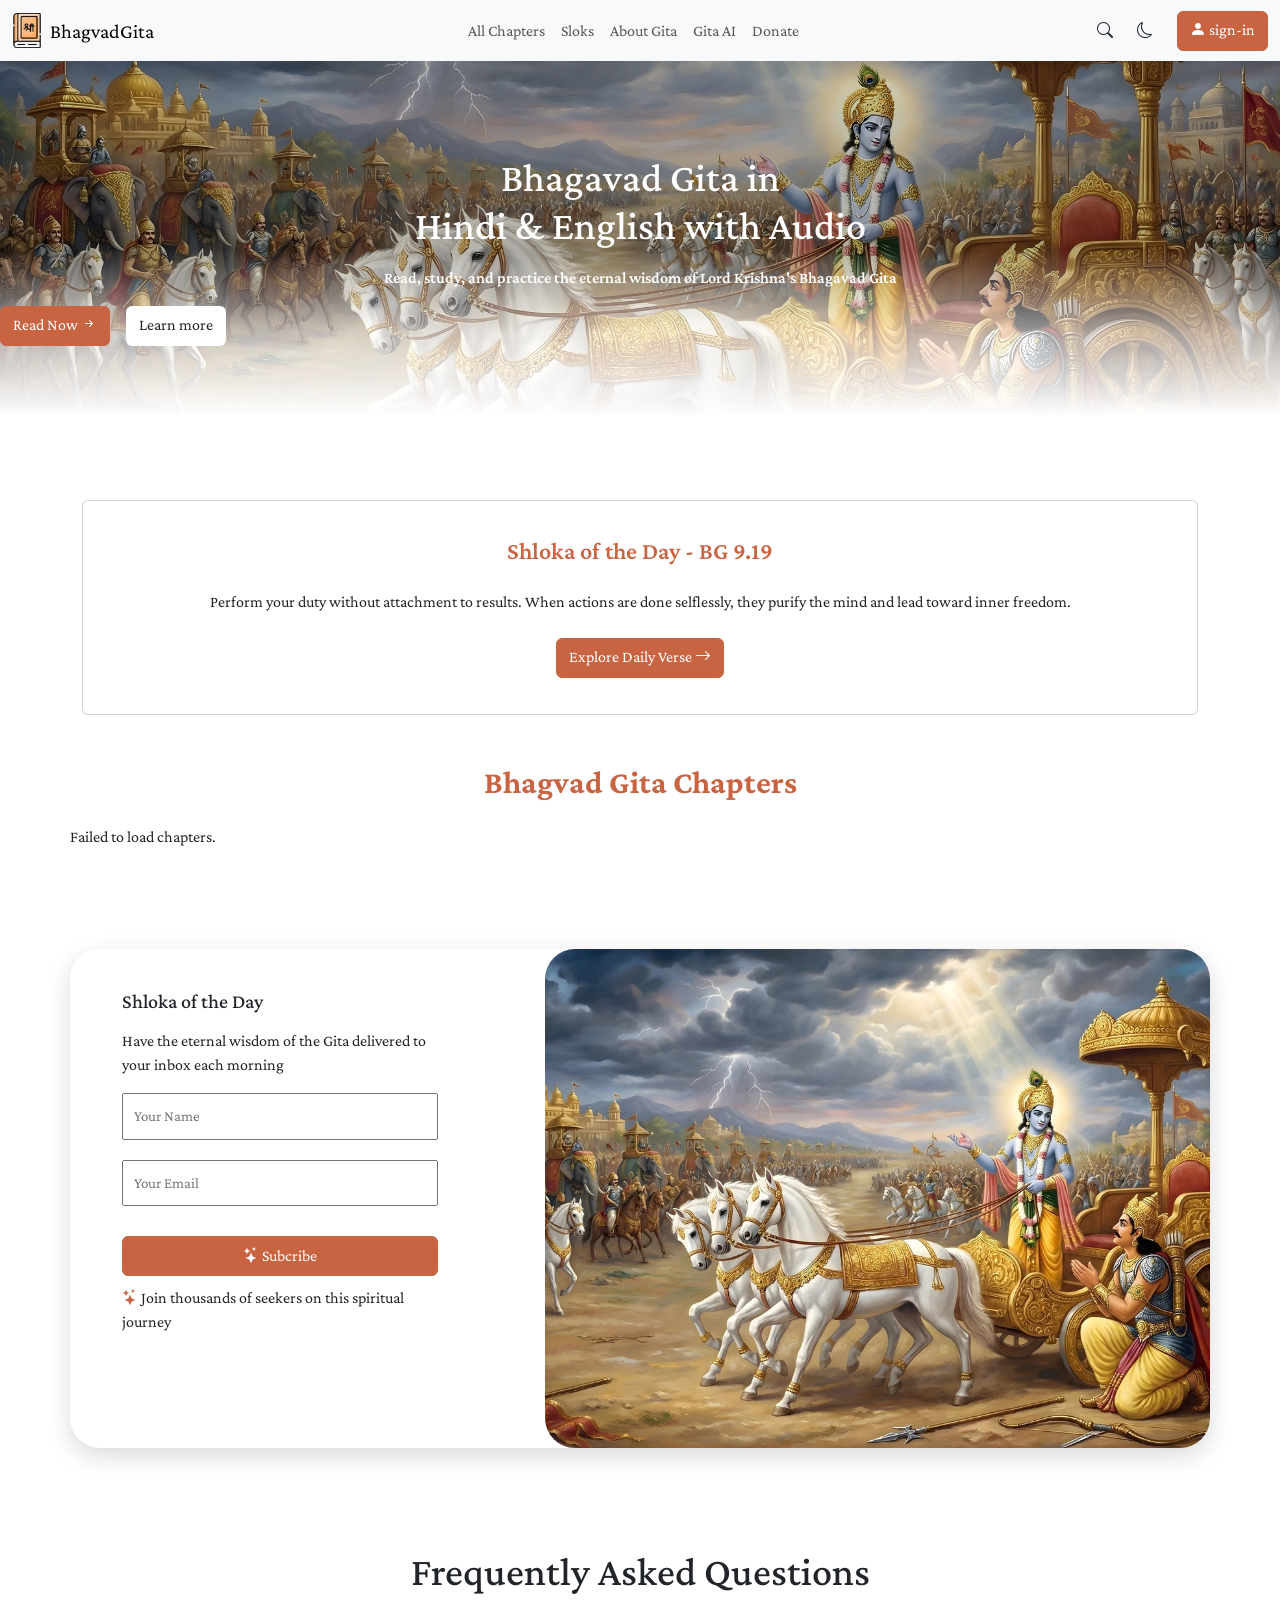
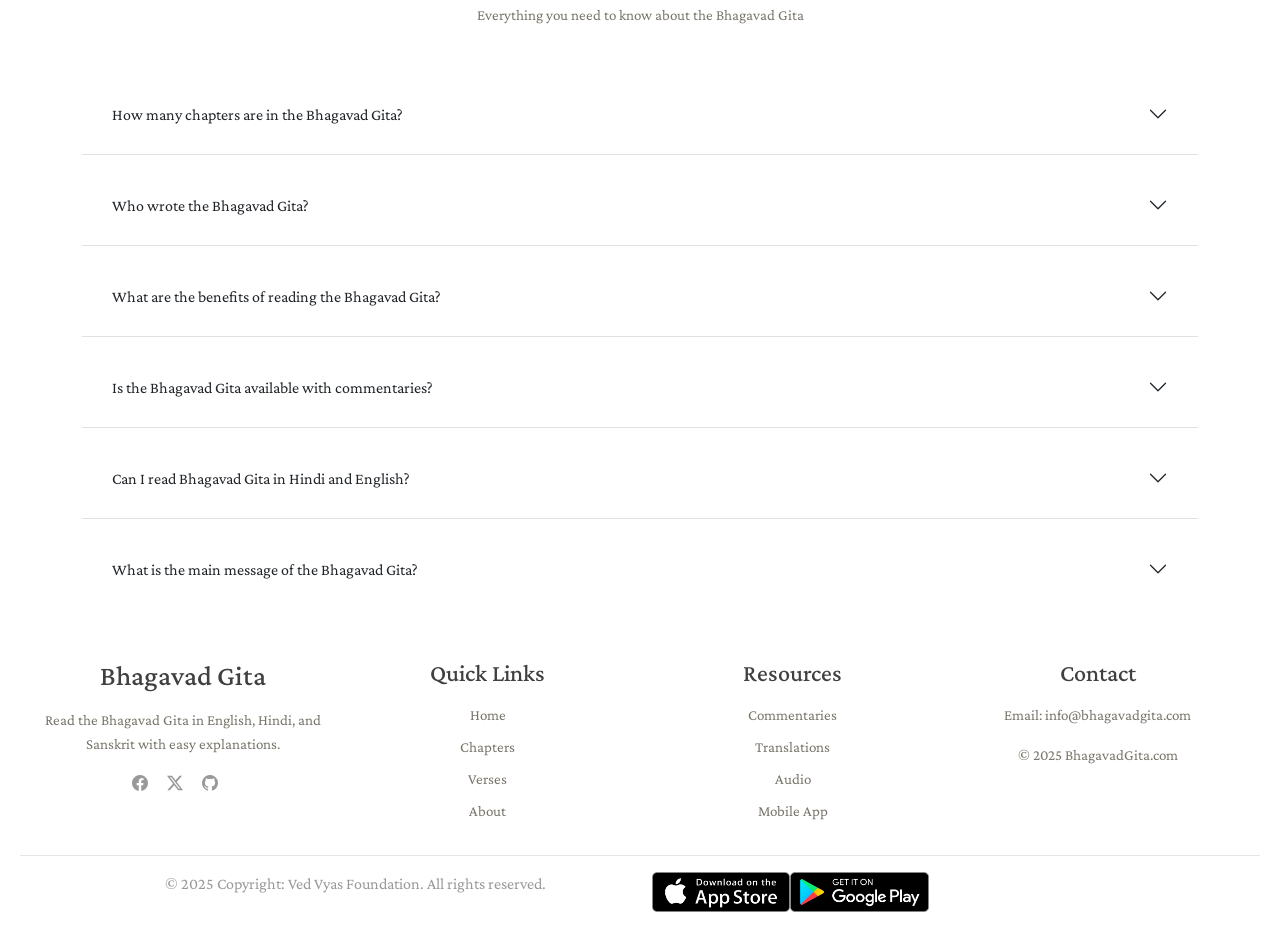
==== index.html @ 2ff2877c "commit" ====
<!DOCTYPE html>
<html lang="en">

<head>
    <meta charset="UTF-8">
    <meta name="viewport" content="width=device-width, initial-scale=1.0">
    <title>BhagvadGita</title>
    <link rel="stylesheet" href="./asset/css/BG.css">
    <link rel="stylesheet" href="./asset/css/bootstrap.min.css">
    <link rel="stylesheet" href="./asset/css/bootstrap-icons.css">
    <link rel="icon" href="./asset/img/bhagavad-gita.webp" type="image/png">
    <link href="https://fonts.googleapis.com/css2?family=Crimson+Pro:wght@200;300;400;500;600;700;800;900&display=swap"
        rel="stylesheet">


</head>

<body>

    <head>
        <section class="navigation fixed-top">
            <nav class="navbar navbar-expand-md bg-body-tertiary">
                <div class="container-fluid">

                    <!-- Logo -->
                    <a class="navbar-brand d-flex align-items-center gap-2" href="./index.html">
                        <img class="nav-logo" src="./asset/img/bhagavad-gita.webp" alt="logo">
                        BhagvadGita
                    </a>

                    <button class="navbar-toggler" type="button" data-bs-toggle="collapse"
                        data-bs-target="#navbarSupportedContent">
                        <span class="navbar-toggler-icon"></span>
                    </button>

                    <div class="collapse navbar-collapse " id="navbarSupportedContent">

                        <!-- Middle menu -->
                        <ul class="navbar-nav mx-auto mb-2 mb-lg-0">
                            <li class="nav-item"><a class="nav-link" href="./allChapter.html">All Chapters</a></li>
                            <li class="nav-item"><a class="nav-link" href="#">Sloks</a></li>
                            <li class="nav-item"><a class="nav-link" href="#">About Gita</a></li>
                            <li class="nav-item"><a class="nav-link" href="#">Gita AI</a></li>
                            <li class="nav-item"><a class="nav-link" href="#">Donate</a></li>
                        </ul>

                        <!-- Right icons & button -->
                        <div class="d-flex end-nav align-items-center gap-4">
                            <i class="bi bi-search"></i>
                            <i class="bi bi-moon"></i>

                            <a href="#" class="btn btn-primary">
                                <i class="bi bi-person-fill"></i> sign-in
                            </a>
                        </div>

                    </div>
                </div>
            </nav>
        </section>

    </head>
    <main>
        <section class="banner ">
            <div class="container-fluid p-0 ">
                <div class="banner-text  top-50 start-50 translate-middle text-white justify-content-center">
                    <h1 class="mb-3 fs-1 wh-100 ">
                        Bhagavad Gita in <br>
                        Hindi & English with Audio
                    </h1>
                    <p class="mb-3 wh-100">
                        Read, study, and practice the eternal wisdom of Lord Krishna's Bhagavad Gita
                    </p>

                    <div class="banner-buttons d-flex gap-3 ">

                        <a href="./allChapter.html" class="btn btn-primary">
                            Read Now
                            <i class="bi bi-arrow-right-short"></i>
                        </a>
                        <a href="#" class="btn  bg-white">
                            Learn more
                        </a>
                    </div>
                </div>

            </div>


        </section>


        <section class="slokbox-section ">
            <div class="container">
                <div class="row ">
                    <div class="col-12">
                        <div class="card">
                            <div class="card-body text-center ">
                                <h5 class="card-title mb-4 fs-4 primary-text">Shloka of the Day - BG 9.19</h5>
                                <p class="card-text mb-4 fs-6" id="shlokbox">

                                </p>
                                <a href="#" class="btn btn-primary">Explore Daily Verse
                                    <i class="bi bi-arrow-right"></i>
                                </a>
                            </div>
                        </div>
                    </div>
                </div>
            </div>
        </section>
        

        <section class="chapter-section">
            <h2 class="primary-text text-center text-bold mt-5 mb-5">Bhagvad Gita Chapters</h2>
            <div class="container">
                <div class="row g-4 " id="chapters">
                </div>
            </div>
        </section>

        
        <div class="py-50"></div>

        <section class="form-section">
            <div class="container">
                <div class="row d-flex justify-content-between">
                    <div class="col-4 formData">
                        <form id="myform">
                            <h2 class="mb-3 fs-5">
                                Shloka of the Day
                            </h2>
                            <p class="fs-6">
                                Have the eternal wisdom of the Gita delivered to your inbox each morning
                            </p>

                            <div class="form-body ">

                                <input type="text" placeholder="Your Name " 
                                id="name" required>
                                <input type="email" placeholder="Your Email"
                                id="mail" required>
                                <button type="submit" class="btn btn-primary"
                                id="btnSubmit" required>
                                    <i class="bi bi-stars"></i>
                                    Subcribe
                                </button>

                            </div>
                            <p>
                                <i class="bi bi-stars primary-text"></i>
                                Join thousands of seekers on this spiritual journey
                            </p>
                        </form>
                    </div>
                    <div class="col-7 formImg">
                        <div class="img-holder position-relative">
                            <img src="./asset/img/form-pic.webp" class="gita-poster w-100" alt="The-gita-poster">
                    
                            <div
                                class="img-text d-none position-absolute bottom-0 start-50 translate-middle-x text-center p-3 bg-white rounded-3 mb-3">
                                <p>
                                    "The mind is restless and difficult to restrain, but it is subdued by practice."
                                </p>
                                <p class="primary-text">
                                    — Bhagavad Gita 6.35
                                </p>
                            </div>
                        </div>
                    </div>
                </div>
            </div>
        </section>
        <div class="py-50"></div>
        
        <section class="FAQ-section">
            <div class="container">
                <div class="FAQ-title text-center">
                    <h2 class="fs-1 mb-2">
                        Frequently Asked Questions

                    </h2>
                    <p class="mb-5 text-grey">
                        Everything you need to know about the Bhagavad Gita
                    </p>
                </div>
                <div class="row">
                    <div class="accordion accordion-flush" id="accordionFlushExample">
                        <div class="accordion-item">
                            <h2 class="accordion-header">
                                <button class="accordion-button collapsed" type="button" data-bs-toggle="collapse"
                                    data-bs-target="#flush-collapseOne" aria-expanded="false"
                                    aria-controls="flush-collapseOne">
                                    How many chapters are in the Bhagavad Gita?
                                </button>
                            </h2>
                            <div id="flush-collapseOne" class="accordion-collapse collapse"
                                data-bs-parent="#accordionFlushExample">
                                <div class="accordion-body">
                                    The Bhagavad Gita contains 18 chapters with a total of 700 verses (shlokas). It is
                                    part of the Indian epic Mahabharata
                                    and presents a conversation between Lord Krishna and Arjuna on the battlefield of
                                    Kurukshetra.
                                </div>
                            </div>
                        </div>
                        <div class="accordion-item">
                            <h2 class="accordion-header">
                                <button class="accordion-button collapsed" type="button" data-bs-toggle="collapse"
                                    data-bs-target="#flush-collapseTwo" aria-expanded="false"
                                    aria-controls="flush-collapseTwo">
                                    Who wrote the Bhagavad Gita?
                                </button>
                            </h2>
                            <div id="flush-collapseTwo" class="accordion-collapse collapse"
                                data-bs-parent="#accordionFlushExample">
                                <div class="accordion-body">The Bhagavad Gita was composed by Sage Ved Vyasa as part of
                                    the Mahabharata. It records the sacred dialogue between Lord
                                    Sri Krishna and Prince Arjuna before the great war at Kurukshetra.
                                </div>
                            </div>
                        </div>
                        <div class="accordion-item">
                            <h2 class="accordion-header">
                                <button class="accordion-button collapsed" type="button" data-bs-toggle="collapse"
                                    data-bs-target="#flush-collapseThree" aria-expanded="false"
                                    aria-controls="flush-collapseThree">
                                    What are the benefits of reading the Bhagavad Gita?
                                </button>
                            </h2>
                            <div id="flush-collapseThree" class="accordion-collapse collapse"
                                data-bs-parent="#accordionFlushExample">
                                <div class="accordion-body">
                                    Reading the Bhagavad Gita provides guidance on life's most profound questions,
                                    teaches the paths of karma yoga (action),
                                    bhakti yoga (devotion), and jnana yoga (knowledge), brings peace of mind, and helps
                                    lead a purposeful life aligned with
                                    dharma (righteousness).
                                </div>
                            </div>
                        </div>
                        <div class="accordion-item">
                            <h2 class="accordion-header">
                                <button class="accordion-button collapsed" type="button" data-bs-toggle="collapse"
                                    data-bs-target="#flush-collapsefour" aria-expanded="false"
                                    aria-controls="flush-collapsefour">
                                    Is the Bhagavad Gita available with commentaries?
                                </button>
                            </h2>
                            <div id="flush-collapsefour" class="accordion-collapse collapse"
                                data-bs-parent="#accordionFlushExample">
                                <div class="accordion-body">

                                    Yes, BhagavadGita.com provides the complete Bhagavad Gita with authentic
                                    commentaries from 20+ revered scholars
                                    including Adi Shankaracharya, Ramanujacharya, Madhvacharya, Swami Sivananda, and
                                    many other traditional and modern
                                    commentators. Multiple translations are available in Hindi, English, and Sanskrit.

                                </div>
                            </div>
                        </div>
                        <div class="accordion-item">
                            <h2 class="accordion-header">
                                <button class="accordion-button collapsed" type="button" data-bs-toggle="collapse"
                                    data-bs-target="#flush-collapsefive" aria-expanded="false"
                                    aria-controls="flush-collapsefive">
                                    Can I read Bhagavad Gita in Hindi and English?
                                </button>
                            </h2>
                            <div id="flush-collapsefive" class="accordion-collapse collapse"
                                data-bs-parent="#accordionFlushExample">
                                <div class="accordion-body">
                                    Yes, BhagavadGita.com offers complete Bhagavad Gita in both Hindi and English
                                    languages. You can read all 700 verses
                                    with translations, transliterations, and word-by-word meanings in both languages
                                    along with Sanskrit originals.

                                </div>
                            </div>
                        </div>
                        <div class="accordion-item">
                            <h2 class="accordion-header">
                                <button class="accordion-button collapsed" type="button" data-bs-toggle="collapse"
                                    data-bs-target="#flush-collapsesix" aria-expanded="false"
                                    aria-controls="flush-collapsesix">
                                    What is the main message of the Bhagavad Gita?
                                </button>
                            </h2>
                            <div id="flush-collapsesix" class="accordion-collapse collapse"
                                data-bs-parent="#accordionFlushExample">
                                <div class="accordion-body">
                                    The main message of the Bhagavad Gita is to perform one's duty (dharma) without
                                    attachment to results, practice devotion
                                    to God, and understand the eternal nature of the soul. It teaches about karma yoga,
                                    bhakti yoga, jnana yoga, and the
                                    path to moksha (liberation).

                                </div>
                            </div>
                        </div>
                    </div>
                </div>
            </div>
        </section>

    </main>

    <footer class="footer">
        <div class="footer-container">

            <div class="footer-section ">
                <h3>Bhagavad Gita</h3>
                <p class="text-grey">
                    Read the Bhagavad Gita in English, Hindi, and Sanskrit with
                    easy explanations.
                </p>

                <div class="icons ">
                    <i class="bi bi-facebook  me-3"></i>
                    <i class="bi bi-twitter-x me-3"></i>
                    <i class="bi bi-github me-3"></i>
                </div>
            </div>

            <div class=" footer-section link ">
                <h4>Quick Links</h4>
                <ul>
                    <li><a class="text-grey" href="./index.html">Home</a></li>
                    <li><a class="text-grey" href="./allChapter.html">Chapters</a></li>
                    <li><a class="text-grey" href="./verse.html">Verses</a></li>
                    <li><a class="text-grey" href="./index.html">About</a></li>
                </ul>
            </div>

            <div class=" footer-section resources ">
                <h4>Resources</h4>
                <ul>
                    <li><a href="#" class="text-grey">Commentaries</a></li>
                    <li><a href="#" class="text-grey">Translations</a></li>
                    <li><a href="#" class="text-grey">Audio</a></li>
                    <li><a href="#" class="text-grey">Mobile App</a></li>
                </ul>
            </div>

            <div class=" footer-section contact ">
                <h4>Contact</h4>
                <p class="text-grey">Email: info@bhagavadgita.com</p>
                <p class="text-grey">© 2025 BhagavadGita.com</p>
            </div>


        </div>

        <div class="end-section">
            <hr>
            <div class="container ">
                <div class="row justify-content-between">
                    <div class="col-6 ">
                        <p>
                            © 2025 Copyright: Ved Vyas Foundation. All rights reserved.
                        </p>
                    </div>
                    <div class="col-6  d-flex logoIMG ">
                        <img src="./asset/img/app_store.png" alt="app-store">
                        <img src="./asset/img/play_store.png" alt="play_store">
                    </div>
                </div>
            </div>
        </div>
    </footer>






    <script src="./asset/js/bootstrap.bundle.min.js"></script>
    <script src="./asset/js/BG.js"></script>

</body>

</html>
---- asset/css/BG.css ----
*{
    box-sizing: border-box;
    margin: 0px;
    font-family: 'Crimson Pro',serif !important;
}

.col-1 {
    width: 8.3333% !important;
}

.col-2 {
    width: 16.6667% !important;
}

.col-3 {
    width: 25% !important;
}

.col-4 {
    width: 33.3333% !important;
}

.col-5 {
    width: 41.6667% !important;
}

.col-6 {
    width: 50% !important;
}

.col-7 {
    width: 58.3333% !important;
}

.col-8 {
    width: 66.6667% !important;
}

.col-9 {
    width: 75% !important;
}

.col-10 {
    width: 83.3333% !important;
}

.col-11 {
    width: 91.6667% !important;
}

.col-12 {
    width: 100% !important;
}

::selection {
    background-color: #514f4432;
}

.py-50 {
    padding: 50px;
}

.text-bold {

    font-weight: 700 !important;
}

:root {
    --primary-text: #C96442;
    --background: #F5F0EA;
}


.btn {

    background-color: #C96442;
    width: auto;
    height: 40px;
    padding: auto;
    color: white;
    border: 1px solid transparent;
    transition: all 0.1s;
    border-radius: 10px;
}

.btn:hover {
    background-color: #d64a1b !important;
    border: transparent solid 1px !important;
    color: white !important;
    cursor: pointer !important;
}
.background {
    background-color: var(--background);
}

.text-justify {

    text-align: justify !important;
}

.text-grey {

    color: #3D3929B2 !important;
    font-weight: 400 !important;
    font-size: 15px !important;
}

.primary-text {
    font-weight: 500;
    color: var(--primary-text) !important;
}

.italic {

    font-style: italic;
}

.letter-spacing {

    letter-spacing: 2px;
}

.navigation .nav-logo {
    width: 30px;
    height: 35px;
}

.chapter-banner {
    background-image: url("../img/banner.jpg");
    background-position: bottom;
    background-size: cover;
    background-repeat: no-repeat;
    min-height: 150px;
}

.banner {
    min-height: 500px;
    position: relative;
    background-image: url("../img/banner.jpg");
    background-position: center;
    background-size: cover;
    background-repeat: no-repeat;
    z-index: 1;
}

.banner::before {
    content: "";
    position: absolute;
    inset: 0;
    pointer-events: none;
    background-image: linear-gradient(rgba(0, 0, 0, 0.4),
            rgba(0, 0, 0, 0.2),
            rgba(13, 13, 13, 0.3),
            rgba(13, 13, 13, 0.3),
            rgba(255, 255, 255, 0.6),
            rgba(255, 255, 255, 1),
            rgba(255, 255, 255, 1));
    z-index: 0;
}

.banner-text {
    width: 100%;
    text-align: center;
    justify-items: center;
    font-weight: 600;
    position: absolute;
    z-index: 1;
}

.banner-text .banner-buttons .btn-banner {
    width: 200px;
    height: 50px;
    background-color: #C96442 !important;
    color: white;
    border: 1px solid transparent !important;
    align-content: center;
    transition: all ease-in-out 0.4s;
}

.banner-text .banner-buttons .btn-banner:hover{

    background-color: transparent !important;
    color: #C96442 ;
    border: 1px solid #C96442 !important;
}


.banner-text h1 {
    font-size: 65px;
}

.slokbox-section .card {
    width: 100%;
    padding: 20px;
}

.card-text {
    width: 100%;
    text-align: center;
    margin: 0 auto;
}

.card .card-title {
    font-weight: 600;
    color: var(--primary-text);
}

.chapter-section .card-title {
    font-weight: 500;
}

.chapter-section .card-text {

    color: #3D3929B2;
    font-weight: 500;
    text-align: justify !important;
}


.chapter-section .card {

    border: solid 2px transparent;
    background-color: transparent;
    transition: all  0.1s ease-in-out;
}


.chapterCard .card-body .card-subtitle {

   min-height: 50px !important;
   color: rgba(0, 0, 0, 0.633);
   transition: all 0.5s;

    
}
.chapterCard:hover .card-body .card-subtitle  {

    color: rgba(0, 0, 0, 0.87);

}
.chapterCard:hover .card-body .card-text-verse{
    color: #C96442;
}

.chapterCard .card-body .card-text {

    height: 80px !important;
    overflow:hidden;

}
.chapter-section .card:hover {

    background-color: #e7927621;
    box-shadow: 5px 10px 15px rgba(219, 218, 218, 0.473);

}

.verseContent {

    padding: 35px !important;
    justify-items: center;
    border-top: 1px solid rgb(255, 238, 238);
    transition: all 0.2s ease-out;
}

.verseContent:hover {

    padding: 10px;
    justify-items: center !important;
    background-color: #F7F1EB;
    border-top: 1px solid transparent;
}



#verseSlok .card {

    border: 0px solid transparent !important;
}

.verse-section .verse-title{


    padding: 20px;
    font-size: 25px !important; 
    
}


.form-section form {

    margin-top: 40px;
    padding-left: 40px;
}

.form-body input {

    width: 100%;
    font-size: 15px;
    margin-bottom: 20px;
    outline: none;
    padding: 10px;
}


.form-body .btn {

    width: 100%;
    margin-top: 10px;
    margin-bottom: 10px;
}


.form-section .row {
    box-shadow: 0 8px 24px rgba(0, 0, 0, 0.15);
    border-radius: 30px;
    padding: 0px;

}

.form-section .col-7,
.col-4 {
    padding: 0px;
}

.gita-poster  {
    height: 100%;
    border-radius: 30px;
}

.img-text {
    padding: 20px;
    width: auto;
    height: auto;
    font-size: 13px;
    background-color: white;
    border-radius: 30px;
}

.accordion-item {

    margin-bottom: 10px;
    outline: transparent 1px solid;
}

.accordion-item .accordion-button {

    padding: 30px !important;
    background-color: rgb(255, 255, 255) !important;
    transition: all 0.2s ease-in-out;


}

.accordion-item .accordion-button:hover {
    background-color: #F8F7F4 !important;
}

.accordion-button:focus,
.accordion-button:active {
    outline: none !important;
    box-shadow: none !important;
}

.accordion-item .accordion-collapse .accordion-button:hover {

    background-color: #F8F7F4 !important;
}


.footer {
    background-color: transparent;
    text-align: center;
    color: #54525297;
    padding: 40px 20px;
    font-family: Arial, sans-serif;
}

.footer-container {
    max-width: 1200px;
    margin: auto;
    display: flex;
    flex-wrap: wrap;
    gap: 30px;
}

.footer-section {
    flex: 1 1 100px;
}

.footer-section h3,
.footer-section h4 {
    margin-bottom: 15px;
    color: rgb(64, 64, 64);
    font-weight: 500;
}

.footer-section p {
    font-size: 14px;
    line-height: 1.6;
}

.footer-section ul {
    list-style: none;
    padding: 0;
}

.footer-section ul li {
    margin-bottom: 8px;
}

.footer-section ul li a {
    color: #54525297;
    text-decoration: none;
    font-size: 14px;
    transition: all 0.1s ease;
}

.footer-section ul li a:hover {
    color: black !important;
    text-decoration: underline;
}

.end-section img {
    width: auto;
    height: 40px;
    right: 0px;

}



#summary-detail h4 {

    font-size: 25px !important;
}


.tilesBody{

    padding: 20px;
    text-align: center ;
    background-color:#c9644240;
    border-radius: 10px;
    border : 2px transparent solid;
    margin: 0px;
}

.tilesBody:hover {

    background-color:#d2c5c06c
    
}



/* Extra small screens: <500px */
@media (max-width: 499px) {

    .row {
        display: flex !important;
            flex-wrap: wrap !important;
            gap: 10px;
    }
    .shlokbox {
        width: 100%;
        text-wrap: wrap;
    }

    .tiles {
        display: block !important;
        font-size: 16px !important;
        /* optional: smaller tiles text for tiny screens */
    }
        

    .chapterCard {
        display: none !important;
    }

    .banner-text{

        display: flex;
        flex-wrap: wrap;
        height: auto;
        margin-bottom: 20px;
    }

    .banner-text h1 {
        font-size: 45px;
    }
        .banner-text p {
            font-size: 20px;
        }

    .wh-100{
        width:100% ;
        text-wrap: wrap;
        height: 100%;
        margin-bottom: 10px;
    }

    .form-section .formImg{
        display: none !important;
    }

    .form-section form  {

        padding-left: 0px;
        
    }

    .verseContent {

        display: flex;
        flex-wrap: wrap;
    }
    
    .hidden{

        display: none;
    }

    .chapter-summary{

        margin-top: 20px;
    }

    .navigation  .end-nav{
        display: none !important;
     }

          .footer-container {
    
              flex-direction: column;
            
          }

    
    .end-section {
        display: flex;
        flex-wrap: wrap;
    }

    .end-section div {

        margin-top: 10px;
        width: 100% !important;
    }
    .end-section .logoIMG img{
       display: none;
    }

}

/* Small + Medium screens: 500px → 767px */
@media (min-width: 499px) and (max-width: 767px) {
    .tiles {
        display: block !important;
    }

    .chapterCard {
        display: none !important;
    }
    .form-section .formImg {
            display: none !important;
     }

     .footer-container {

       flex-direction: column;
     }

    
     
}

/* Medium+ screens: ≥768px */
@media (min-width: 768px) {
    .tiles {
        display: none !important;
    }

    .chapterCard {
        display: block !important;
    }
         .footer-container {
    
             display: flex;
             flex-wrap: wrap;
             flex-direction: row;
             gap: 20px;
             width: 100%;
    
         }
}
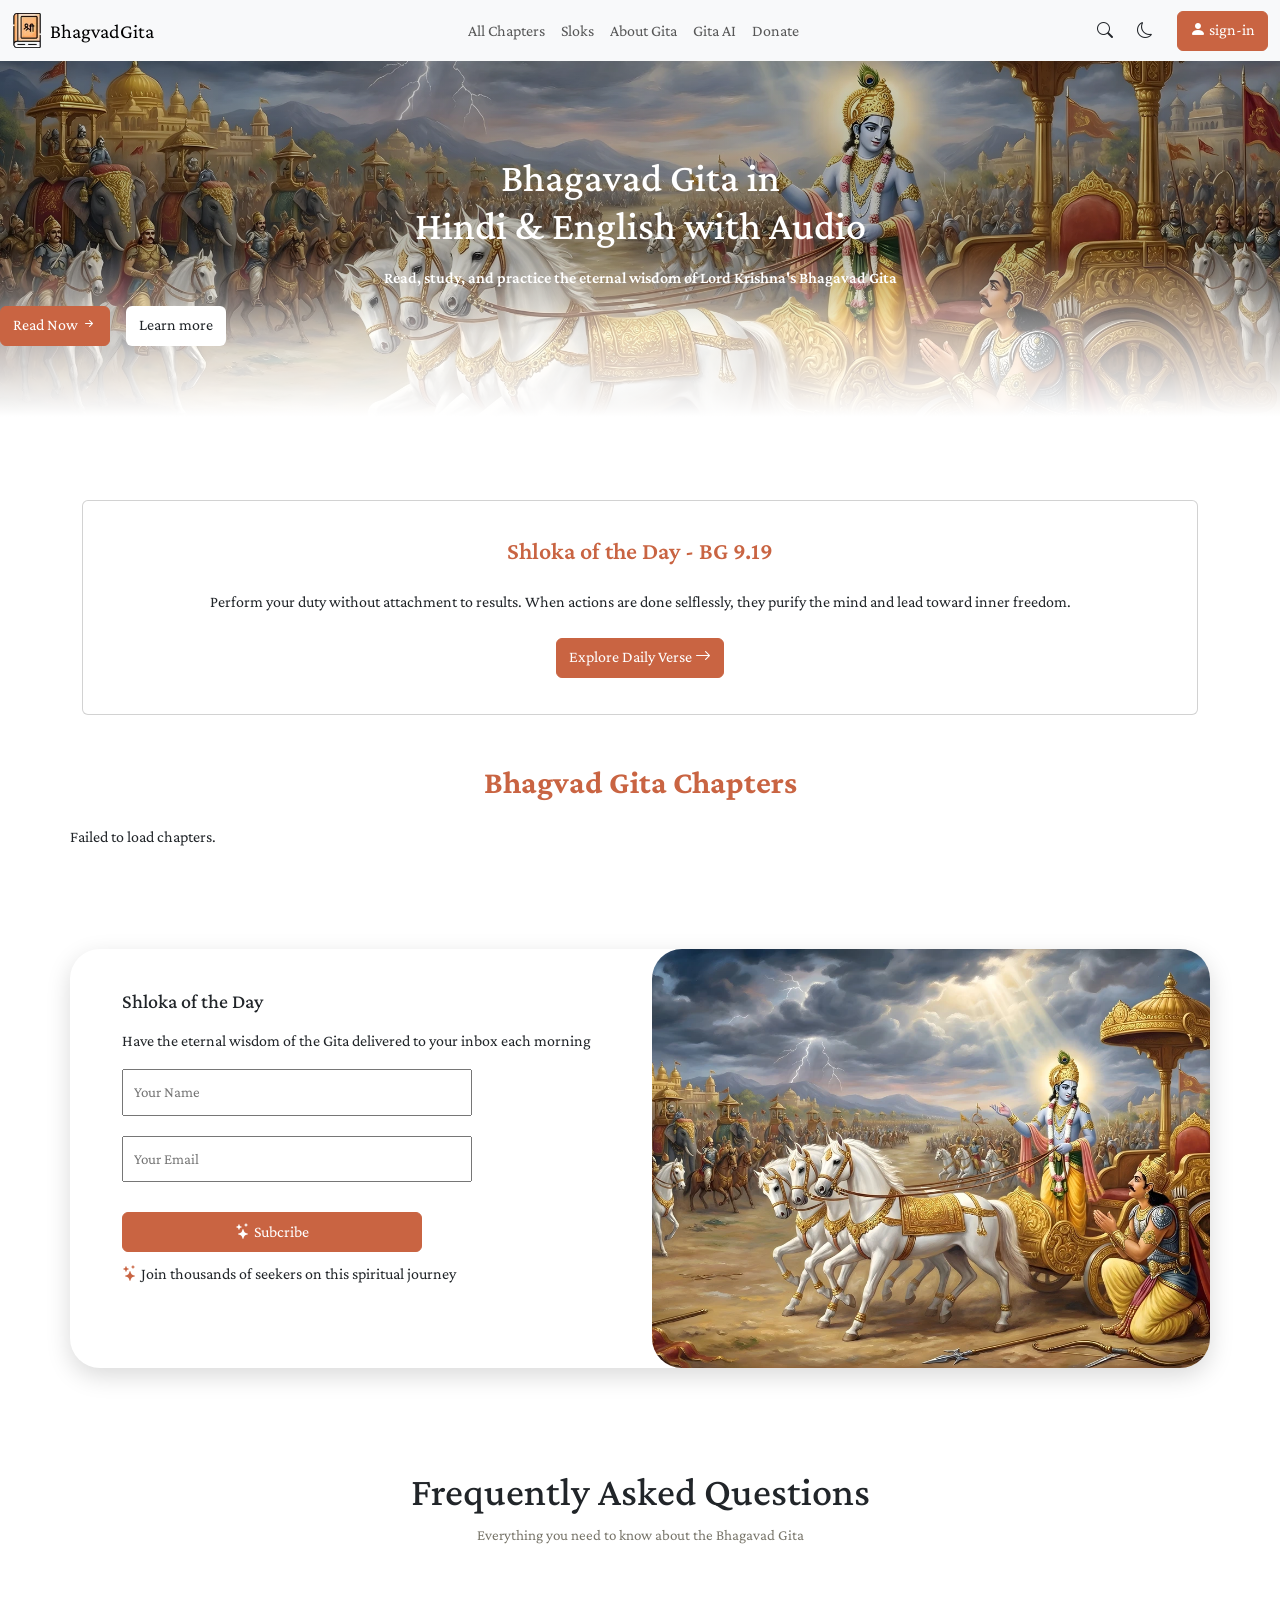
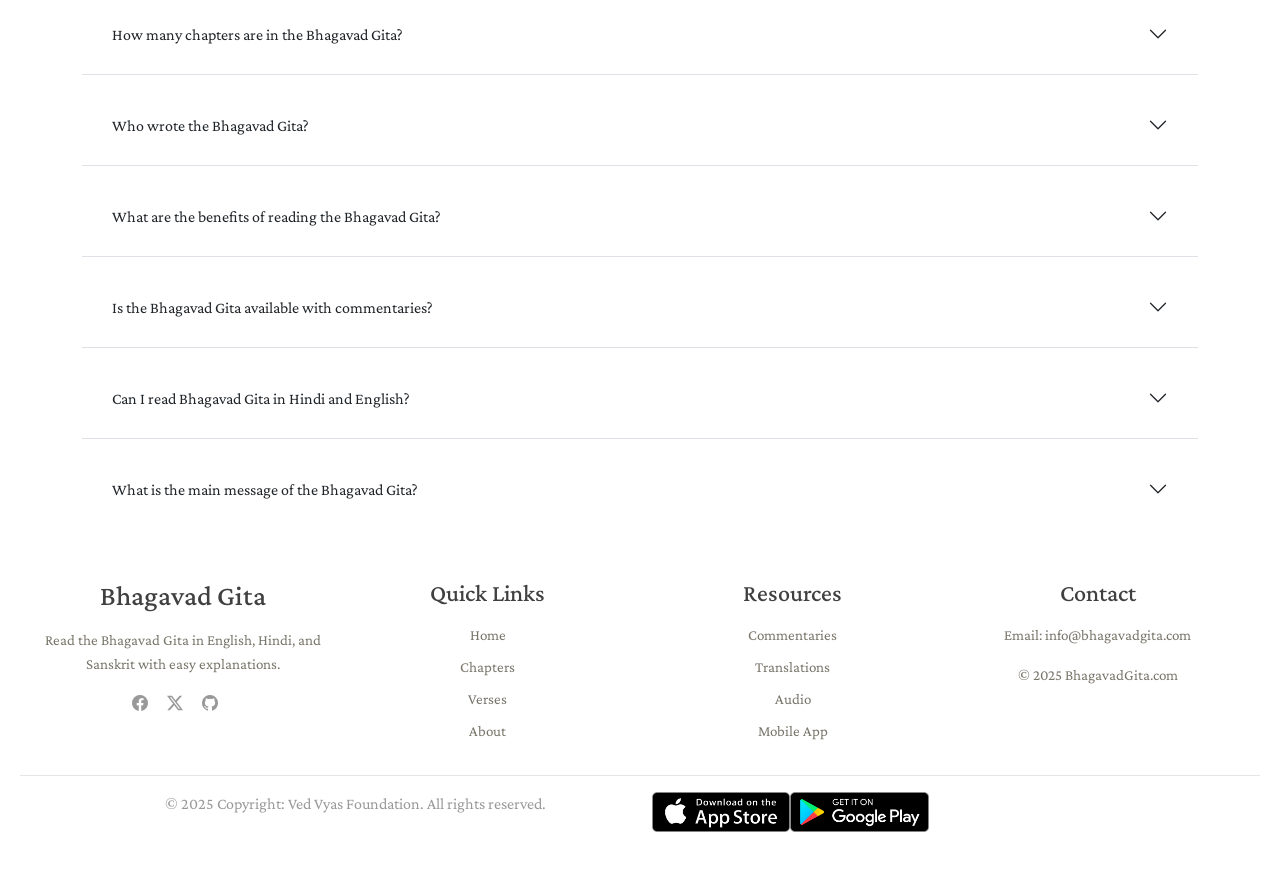
==== commit 38388752: "commit" ====
--- a/index.html
+++ b/index.html
@@ -109,7 +109,7 @@
                 </div>
             </div>
         </section>
-        
+
 
         <section class="chapter-section">
             <h2 class="primary-text text-center text-bold mt-5 mb-5">Bhagvad Gita Chapters</h2>
@@ -119,15 +119,15 @@
             </div>
         </section>
 
-        
+
         <div class="py-50"></div>
 
         <section class="form-section">
             <div class="container">
-                <div class="row d-flex justify-content-between">
-                    <div class="col-4 formData">
+                <div class="row d-flex flex-wrap justify-content-between">
+                    <div class="col formData">
                         <form id="myform">
-                            <h2 class="mb-3 fs-5">
+                            <h2 class="mb-3 fw-4 fs-5">
                                 Shloka of the Day
                             </h2>
                             <p class="fs-6">
@@ -136,12 +136,9 @@
 
                             <div class="form-body ">
 
-                                <input type="text" placeholder="Your Name " 
-                                id="name" required>
-                                <input type="email" placeholder="Your Email"
-                                id="mail" required>
-                                <button type="submit" class="btn btn-primary"
-                                id="btnSubmit" required>
+                                <input type="text" placeholder="Your Name " id="name" required>
+                                <input type="email" placeholder="Your Email" id="mail" required>
+                                <button type="submit" class="btn btn-primary" id="btnSubmit" required>
                                     <i class="bi bi-stars"></i>
                                     Subcribe
                                 </button>
@@ -153,26 +150,18 @@
                             </p>
                         </form>
                     </div>
-                    <div class="col-7 formImg">
+                    <div class="col p-0 formImg">
                         <div class="img-holder position-relative">
                             <img src="./asset/img/form-pic.webp" class="gita-poster w-100" alt="The-gita-poster">
-                    
-                            <div
-                                class="img-text d-none position-absolute bottom-0 start-50 translate-middle-x text-center p-3 bg-white rounded-3 mb-3">
-                                <p>
-                                    "The mind is restless and difficult to restrain, but it is subdued by practice."
-                                </p>
-                                <p class="primary-text">
-                                    — Bhagavad Gita 6.35
-                                </p>
-                            </div>
+
+
                         </div>
                     </div>
                 </div>
             </div>
         </section>
         <div class="py-50"></div>
-        
+
         <section class="FAQ-section">
             <div class="container">
                 <div class="FAQ-title text-center">
--- a/asset/css/BG.css
+++ b/asset/css/BG.css
@@ -1,7 +1,7 @@
-*{
+* {
     box-sizing: border-box;
     margin: 0px;
-    font-family: 'Crimson Pro',serif !important;
+    font-family: 'Crimson Pro', serif !important;
 }
 
 .col-1 {
@@ -89,6 +89,7 @@
     color: white !important;
     cursor: pointer !important;
 }
+
 .background {
     background-color: var(--background);
 }
@@ -177,10 +178,10 @@
     transition: all ease-in-out 0.4s;
 }
 
-.banner-text .banner-buttons .btn-banner:hover{
+.banner-text .banner-buttons .btn-banner:hover {
 
     background-color: transparent !important;
-    color: #C96442 ;
+    color: #C96442;
     border: 1px solid #C96442 !important;
 }
 
@@ -221,33 +222,36 @@
 
     border: solid 2px transparent;
     background-color: transparent;
-    transition: all  0.1s ease-in-out;
+    transition: all 0.1s ease-in-out;
 }
 
 
 .chapterCard .card-body .card-subtitle {
 
-   min-height: 50px !important;
-   color: rgba(0, 0, 0, 0.633);
-   transition: all 0.5s;
-
-    
-}
-.chapterCard:hover .card-body .card-subtitle  {
+    min-height: 50px !important;
+    color: rgba(0, 0, 0, 0.633);
+    transition: all 0.5s;
+
+
+}
+
+.chapterCard:hover .card-body .card-subtitle {
 
     color: rgba(0, 0, 0, 0.87);
 
 }
-.chapterCard:hover .card-body .card-text-verse{
+
+.chapterCard:hover .card-body .card-text-verse {
     color: #C96442;
 }
 
 .chapterCard .card-body .card-text {
 
     height: 80px !important;
-    overflow:hidden;
-
-}
+    overflow: hidden;
+
+}
+
 .chapter-section .card:hover {
 
     background-color: #e7927621;
@@ -278,12 +282,9 @@
     border: 0px solid transparent !important;
 }
 
-.verse-section .verse-title{
-
-
+.verse-section .verse-title {
     padding: 20px;
-    font-size: 25px !important; 
-    
+    font-size: 25px !important;
 }
 
 
@@ -293,9 +294,10 @@
     padding-left: 40px;
 }
 
+
 .form-body input {
 
-    width: 100%;
+    min-width: 350px;
     font-size: 15px;
     margin-bottom: 20px;
     outline: none;
@@ -305,7 +307,7 @@
 
 .form-body .btn {
 
-    width: 100%;
+    width: 300px;
     margin-top: 10px;
     margin-bottom: 10px;
 }
@@ -323,10 +325,24 @@
     padding: 0px;
 }
 
-.gita-poster  {
+.formImg .img-holder {
+    width: 100%;
     height: 100%;
+
+    overflow: hidden;
+}
+
+.formImg .img-holder img {
+    width: 100%;
+
+    height: 100%;
+    object-fit: cover;
     border-radius: 30px;
-}
+    display: block;
+
+
+}
+
 
 .img-text {
     padding: 20px;
@@ -436,20 +452,19 @@
 }
 
 
-.tilesBody{
+.tilesBody {
 
     padding: 20px;
-    text-align: center ;
-    background-color:#c9644240;
+    text-align: center;
+    background-color: #c9644240;
     border-radius: 10px;
-    border : 2px transparent solid;
+    border: 2px transparent solid;
     margin: 0px;
 }
 
 .tilesBody:hover {
 
-    background-color:#d2c5c06c
-    
+    background-color: #d2c5c06c
 }
 
 
@@ -459,9 +474,10 @@
 
     .row {
         display: flex !important;
-            flex-wrap: wrap !important;
-            gap: 10px;
-    }
+        flex-wrap: wrap !important;
+        gap: 10px;
+    }
+
     .shlokbox {
         width: 100%;
         text-wrap: wrap;
@@ -472,13 +488,13 @@
         font-size: 16px !important;
         /* optional: smaller tiles text for tiny screens */
     }
-        
+
 
     .chapterCard {
         display: none !important;
     }
 
-    .banner-text{
+    .banner-text {
 
         display: flex;
         flex-wrap: wrap;
@@ -489,54 +505,57 @@
     .banner-text h1 {
         font-size: 45px;
     }
-        .banner-text p {
-            font-size: 20px;
-        }
-
-    .wh-100{
-        width:100% ;
+
+    .banner-text p {
+        font-size: 20px;
+    }
+
+    .wh-100 {
+        width: 100%;
         text-wrap: wrap;
         height: 100%;
         margin-bottom: 10px;
     }
 
-    .form-section .formImg{
+    .form-section .formImg {
         display: none !important;
     }
 
-    .form-section form  {
+
+    .form-section form {
 
         padding-left: 0px;
-        
-    }
+
+    }
+
 
     .verseContent {
 
         display: flex;
         flex-wrap: wrap;
     }
-    
-    .hidden{
+
+    .hidden {
 
         display: none;
     }
 
-    .chapter-summary{
+    .chapter-summary {
 
         margin-top: 20px;
     }
 
-    .navigation  .end-nav{
+    .navigation .end-nav {
         display: none !important;
-     }
-
-          .footer-container {
-    
-              flex-direction: column;
-            
-          }
-
-    
+    }
+
+    .footer-container {
+
+        flex-direction: column;
+
+    }
+
+
     .end-section {
         display: flex;
         flex-wrap: wrap;
@@ -547,9 +566,34 @@
         margin-top: 10px;
         width: 100% !important;
     }
-    .end-section .logoIMG img{
-       display: none;
-    }
+
+    .end-section .logoIMG img {
+        display: none;
+    }
+
+    .form-body input {
+
+        min-width: 100% !important;
+        font-size: 15px;
+        margin-bottom: 20px;
+        outline: none;
+        padding: 10px;
+    }
+
+    .form-body,
+    #myform h2,
+    #myform p {
+
+        text-align: center;
+    }
+
+    .form-body .btn {
+
+        width: 100%;
+        margin-top: 10px;
+        margin-bottom: 10px;
+    }
+
 
 }
 
@@ -562,17 +606,33 @@
     .chapterCard {
         display: none !important;
     }
+
     .form-section .formImg {
-            display: none !important;
-     }
-
-     .footer-container {
-
-       flex-direction: column;
-     }
-
-    
-     
+        display: none !important;
+    }
+
+    .flex-wrap {
+        flex-wrap: wrap;
+        flex-direction: row;
+    }
+
+    .footer-container {
+
+        flex-direction: column;
+    }
+
+    .form-body,
+    #myform h2,
+    #myform p {
+
+        text-align: center;
+    }
+
+
+
+
+
+
 }
 
 /* Medium+ screens: ≥768px */
@@ -584,14 +644,16 @@
     .chapterCard {
         display: block !important;
     }
-         .footer-container {
-    
-             display: flex;
-             flex-wrap: wrap;
-             flex-direction: row;
-             gap: 20px;
-             width: 100%;
-    
-         }
-}
-
+
+    .footer-container {
+
+        display: flex;
+        flex-wrap: wrap;
+        flex-direction: row;
+        gap: 20px;
+        width: 100%;
+
+    }
+
+
+}
